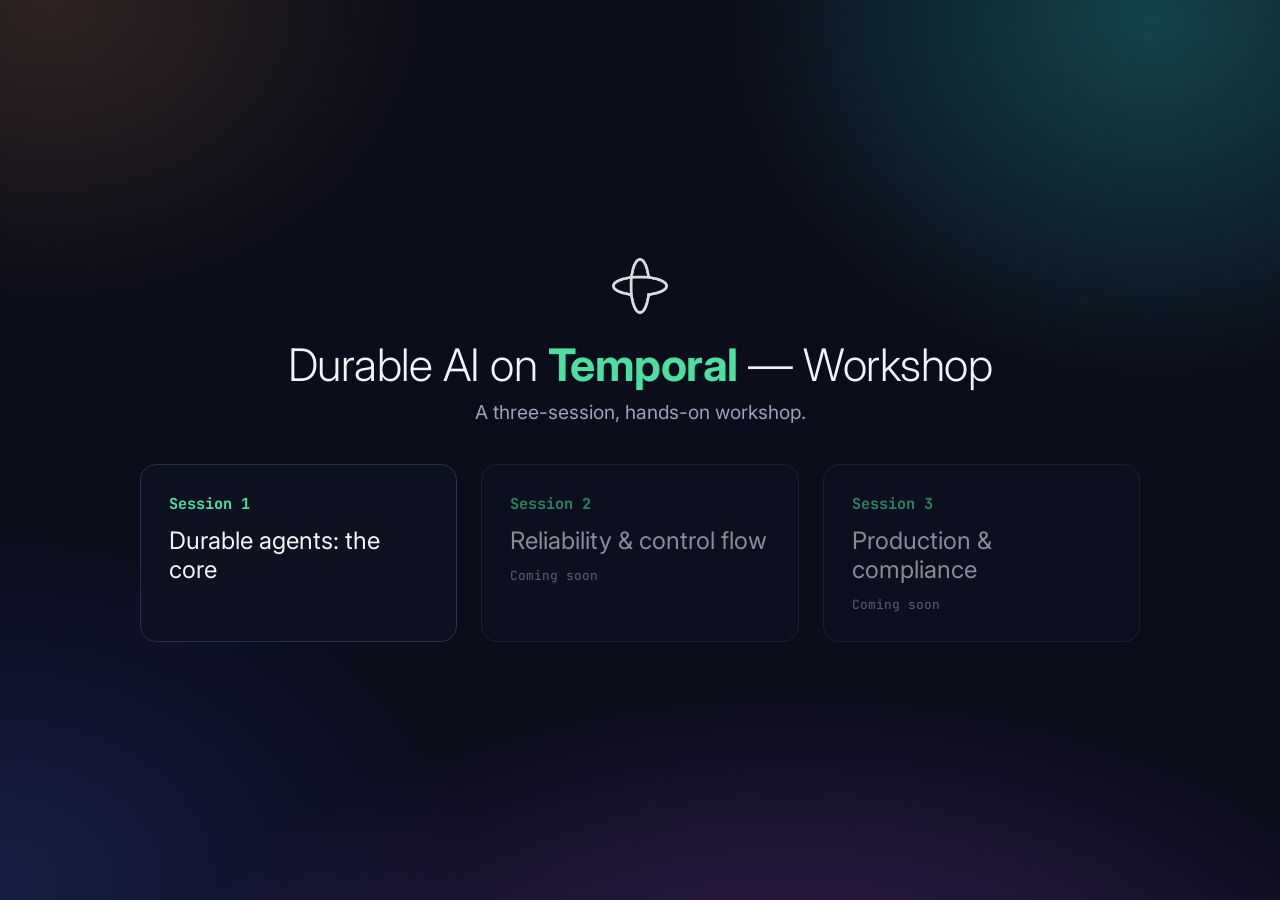
==== slides/index.html @ 66781fc2 "Add Session 1 workshop slide deck A reveal.js deck under slides/ for Session 1 ("Durable agents: the" ====
<!DOCTYPE html>
<html lang="en">
  <head>
    <meta charset="utf-8" />
    <meta name="viewport" content="width=device-width, initial-scale=1.0" />
    <title>Durable AI on Temporal — Workshop</title>

    <!-- Reuse the deck theme for a consistent cosmic landing page. -->
    <link rel="stylesheet" href="assets/theme.css" />

    <!-- Google Fonts (see note in the session shells about vendoring). -->
    <link rel="preconnect" href="https://fonts.googleapis.com" />
    <link rel="preconnect" href="https://fonts.gstatic.com" crossorigin />
    <link
      rel="stylesheet"
      href="https://fonts.googleapis.com/css2?family=Inter:wght@300;400;500;600;700&family=JetBrains+Mono:wght@400;500;700&display=swap"
    />
  </head>
  <body class="landing">
    <img class="landing-logo" src="assets/temporal-mark.png" alt="Temporal" />
    <h1>Durable AI on <strong>Temporal</strong> — Workshop</h1>
    <p class="lede">A three-session, hands-on workshop.</p>

    <nav class="session-cards">
      <a class="session-card" href="session-1.html">
        <span class="num">Session 1</span>
        <h2>Durable agents: the core</h2>
      </a>
      <div class="session-card is-pending">
        <span class="num">Session 2</span>
        <h2>Reliability &amp; control flow</h2>
        <span class="soon">Coming soon</span>
      </div>
      <div class="session-card is-pending">
        <span class="num">Session 3</span>
        <h2>Production &amp; compliance</h2>
        <span class="soon">Coming soon</span>
      </div>
    </nav>
  </body>
</html>
---- slides/assets/theme.css ----
/*
 * Temporal reveal.js theme — the entire visual design system for the
 * workshop decks. All colours are CSS custom properties on :root so the
 * palette can be swapped in one place. No build step: this file is loaded
 * directly by every HTML shell after reveal.css.
 *
 * Fonts (Inter, JetBrains Mono) are pulled from Google Fonts in the HTML
 * shells. For fully offline use, vendor the .woff2 files under assets/ and
 * replace the <link> tags with local @font-face declarations.
 */

/* ── Palette ─────────────────────────────────────────────────────────── */
:root {
  --t-bg:        #0b0d1a; /* base near-black navy */
  --t-bg-2:      #0e1120; /* card/panel darker */
  --t-surface:   #151a2e; /* raised surface */
  --t-border:    #2a3050; /* subtle borders */
  --t-text:      #f3f4fa; /* primary text (near-white) */
  --t-muted:     #9aa2bd; /* muted/subtitle gray */

  --t-green:     #4ce0a0; /* PRIMARY accent — mint green */
  --t-teal:      #2dd4bf; /* Temporal orchestration */
  --t-blue:      #3b82f6; /* client / API */
  --t-amber:     #f59e0b; /* activities */
  --t-red:       #f87171; /* streaming / failures */
  --t-magenta:   #c026d3; /* durable-tool / external */
  --t-indigo:    #6366f1; /* card accents / human */
  --t-llm:       #b8b84a; /* LLM node olive */

  --t-font-sans: "Inter", system-ui, -apple-system, sans-serif;
  --t-font-mono: "JetBrains Mono", ui-monospace, monospace;
}

/* ── Global surface ──────────────────────────────────────────────────── */
/*
 * Cosmic backdrop — a soft aurora of radial glows over the base navy,
 * mirroring the Temporal brand deck: teal top-right, warm amber top-left,
 * magenta/purple bloom along the bottom, blue bottom-left. It lives on
 * .reveal itself (not .reveal-viewport) because .reveal paints an opaque
 * layer on top of the viewport — putting the gradient there would hide it.
 * Kept moderate so slide content stays perfectly readable.
 */
.reveal {
  font-family: var(--t-font-sans);
  color: var(--t-text);
  background:
    radial-gradient(48% 58% at 90% 2%, rgba(45, 212, 191, 0.28), transparent 70%),
    radial-gradient(42% 48% at 4% 0%, rgba(242, 150, 70, 0.16), transparent 72%),
    radial-gradient(75% 62% at 62% 118%, rgba(150, 70, 205, 0.32), transparent 68%),
    radial-gradient(52% 56% at 0% 98%, rgba(60, 90, 210, 0.22), transparent 72%),
    var(--t-bg);
}

/* Base navy under everything (and behind any slide-background layer). */
.reveal-viewport {
  background: var(--t-bg);
}

/* Content is top-aligned by default because Reveal runs with center:false. */
.reveal .slides section {
  top: 0;
  height: 100%;
  padding: 48px 64px;
  box-sizing: border-box;
  text-align: left;
  font-size: 1.6rem;
  line-height: 1.5;
}

/* ── Headings ────────────────────────────────────────────────────────── */
.reveal h1,
.reveal h2,
.reveal h3,
.reveal h4,
.reveal h5,
.reveal h6 {
  font-family: var(--t-font-sans);
  color: var(--t-text);
  font-weight: 300; /* light — the deck's large thin titles */
  letter-spacing: -0.5px;
  text-transform: none; /* reveal uppercases headings by default; undo it */
  line-height: 1.15;
  margin: 0 0 0.5em;
}

.reveal h1 { font-size: 2.8rem; }
.reveal h2 { font-size: 2.2rem; }
.reveal h3 { font-size: 1.7rem; }

/* The deck's signature bold-green keyword inside a heading. */
.reveal h1 strong,
.reveal h2 strong,
.reveal h3 strong,
.reveal h4 strong {
  color: var(--t-green);
  font-weight: 700;
}

/* ── Inline emphasis & links ─────────────────────────────────────────── */
.reveal .hl,
.reveal strong.hl {
  color: var(--t-green);
  font-weight: 700;
}

.reveal a {
  color: var(--t-teal);
  text-decoration: none;
}
.reveal a:hover {
  text-decoration: underline;
}

/* ── Code ────────────────────────────────────────────────────────────── */
.reveal code,
.reveal pre {
  font-family: var(--t-font-mono);
}

.reveal code {
  background: var(--t-bg-2);
  border: 1px solid var(--t-border);
  border-radius: 6px;
  padding: 0.1em 0.4em;
  font-size: 0.85em;
}

.reveal pre {
  width: 100%;
  box-shadow: none;
}

.reveal pre code {
  background: var(--t-bg-2);
  border: 1px solid var(--t-border);
  border-radius: 8px;
  padding: 16px 20px;
  font-size: 0.7em;
  line-height: 1.5;
}

/* ── Persistent furniture ────────────────────────────────────────────── */
.reveal .deck-logo {
  /* Square Temporal mark; equal height and width. */
  position: fixed;
  bottom: 22px;
  left: 26px;
  height: 38px;
  width: 38px;
  opacity: 0.85;
  z-index: 40;
  border: none;
  background: none;
  box-shadow: none;
  margin: 0;
}

/* Built-in slide number, restyled: plain muted mono, no box. */
.reveal .slide-number {
  right: 24px;
  bottom: 20px;
  left: auto;
  top: auto;
  background: none;
  color: var(--t-muted);
  font-family: var(--t-font-mono);
  font-size: 0.75rem;
}

/* ── Kicker (eyebrow label) ──────────────────────────────────────────── */
.reveal .kicker {
  display: inline-block;
  text-transform: uppercase;
  letter-spacing: 2px;
  font-size: 0.8rem;
  font-weight: 600;
  color: var(--t-muted);
  margin-bottom: 0.6em;
}
.reveal .kicker--green   { color: var(--t-green); }
.reveal .kicker--teal    { color: var(--t-teal); }
.reveal .kicker--blue    { color: var(--t-blue); }
.reveal .kicker--amber   { color: var(--t-amber); }
.reveal .kicker--magenta { color: var(--t-magenta); }

/* ── Layout helpers ──────────────────────────────────────────────────── */
.reveal .cols {
  display: flex;
  gap: 40px;
  align-items: flex-start;
}
.reveal .cols > * {
  flex: 1;
}

/* Card grid + cards. */
.reveal .cards {
  display: grid;
  grid-template-columns: repeat(auto-fit, minmax(240px, 1fr));
  gap: 20px;
  margin-top: 12px;
}
.reveal .card {
  background: var(--t-bg-2);
  border: 1px solid var(--t-border);
  border-radius: 14px;
  padding: 22px 24px;
  font-size: 1.1rem;
}
.reveal .card--accent {
  border-color: var(--t-indigo);
}
.reveal .card--accent .eyebrow,
.reveal .card--accent .num {
  color: var(--t-green);
  font-weight: 700;
}

/* Pill badges (chips). */
.reveal .chips {
  display: flex;
  flex-wrap: wrap;
  gap: 10px;
  margin-top: 12px;
}
.reveal .chip {
  display: inline-block;
  padding: 4px 12px;
  border-radius: 999px;
  border: 1px solid var(--t-border);
  background: var(--t-bg-2);
  color: var(--t-muted);
  font-size: 0.9rem;
  font-family: var(--t-font-mono);
}
.reveal .chip.on {
  color: var(--t-green);
  border-color: var(--t-green);
}
.reveal .chip.off {
  color: var(--t-muted);
  border-color: var(--t-border);
  opacity: 0.7;
}

/* ══════════════════════════════════════════════════════════════════════
 * Per-slide-type layouts.
 * Applied in markdown via <!-- .slide: class="type-xxx" -->.
 * ════════════════════════════════════════════════════════════════════ */

/* Title slide — centered vertically, left-aligned, thin huge title. */
.reveal .type-title {
  display: flex;
  flex-direction: column;
  justify-content: center;
  height: 100%;
}
/* Prominent brand mark on the cover; the corner furniture is hidden here. */
.reveal .type-title .title-mark {
  height: 64px;
  width: 64px;
  opacity: 0.95;
  margin-bottom: 28px;
  border: none;
  background: none;
  box-shadow: none;
}
.reveal-viewport.cover .deck-logo {
  display: none;
}
.reveal .type-title h1 {
  font-size: 3.4rem;
  font-weight: 300;
  margin-bottom: 0.3em;
}
.reveal .type-title .subtitle {
  color: var(--t-muted);
  font-size: 1.6rem;
}

/* Section divider — big centered title with a green kicker above. */
.reveal .type-section {
  display: flex;
  flex-direction: column;
  justify-content: center;
  align-items: center;
  text-align: center;
  height: 100%;
}
.reveal .type-section h2 {
  font-size: 3rem;
}

/* (A) Objectives — "by the end you'll be able to…" list. */
.reveal .type-objectives ul {
  list-style: none;
  margin: 0.4em 0 0;
  padding: 0;
}
.reveal .type-objectives li {
  position: relative;
  padding-left: 1.6em;
  margin: 0; /* spacing handled by the ul's flex gap */
  font-size: 1.5rem;
}
.reveal .type-objectives li::before {
  content: "\25BA"; /* ► */
  position: absolute;
  left: 0;
  color: var(--t-green);
}

/* (B) Recap — two columns + chips. */
.reveal .type-recap h3 {
  color: var(--t-muted);
  font-size: 1.2rem;
  text-transform: uppercase;
  letter-spacing: 1px;
}

/* (C) Framing — title anchored top; the 3-sentence body centres beneath it. */
.reveal .type-framing {
  display: flex;
  flex-direction: column;
  justify-content: flex-start;
  height: 100%;
}
.reveal .type-framing .kicker {
  color: var(--t-green);
}
.reveal .type-framing h2 {
  font-size: 2.6rem;
  margin-bottom: 0.8em;
}
.reveal .framing > div {
  margin: 0.5em 0;
  font-size: 1.5rem;
  line-height: 1.5;
}
.reveal .framing .problem {
  color: var(--t-text);
}
.reveal .framing .concept {
  color: var(--t-muted);
}
.reveal .framing .concept .hl {
  color: var(--t-green);
}
.reveal .framing .observe {
  color: var(--t-muted);
  font-style: italic;
}

/* (D) Diagram — kicker, underlined title, centered mermaid, caption/legend. */
.reveal .type-diagram {
  display: flex;
  flex-direction: column;
  height: 100%;
}
.reveal .type-diagram .kicker {
  color: var(--t-green);
}
.reveal .type-diagram h2 {
  font-size: 2rem;
  margin-bottom: 0.15em;
}
.reveal .type-diagram .mermaid {
  flex: 1;
  display: flex;
  align-items: center;
  justify-content: center;
  min-height: 0;
}
.reveal .type-diagram .mermaid svg {
  max-height: 100%;
}
.reveal .diagram-caption {
  width: 100%;
  box-sizing: border-box;
  background: var(--t-bg-2);
  border: 1px solid var(--t-border);
  border-radius: 12px;
  padding: 12px 18px;
  color: var(--t-muted);
  font-size: 1rem;
  margin-top: 12px;
}

/* Legend row of colored chips. */
.reveal .legend {
  display: flex;
  flex-wrap: wrap;
  gap: 16px;
  margin-top: 12px;
  font-size: 0.95rem;
  color: var(--t-muted);
}
.reveal .legend-item {
  display: inline-flex;
  align-items: center;
  gap: 8px;
}
.reveal .legend-item::before {
  content: "";
  width: 14px;
  height: 14px;
  border-radius: 3px;
  background: var(--chip, var(--t-border));
}
/* Legend chip colour helpers — match the mermaid classDef palette. */
.reveal .legend-item.c-client   { --chip: var(--t-blue); }
.reveal .legend-item.c-temporal { --chip: var(--t-teal); }
.reveal .legend-item.c-activity { --chip: var(--t-amber); }
.reveal .legend-item.c-stream   { --chip: var(--t-red); }
.reveal .legend-item.c-store    { --chip: var(--t-green); }
.reveal .legend-item.c-external { --chip: var(--t-magenta); }
.reveal .legend-item.c-llm      { --chip: var(--t-llm); }
.reveal .legend-item.c-human    { --chip: var(--t-indigo); }

/* (E) Hands-on cue — title anchored top (consistent with content slides);
 * the command card + predict prompt centre in the body beneath it. */
.reveal .type-handson {
  display: flex;
  flex-direction: column;
  justify-content: flex-start;
  height: 100%;
}
.reveal .type-handson > .body {
  flex: 1;
  display: flex;
  flex-direction: column;
  justify-content: flex-start;
  align-items: center;
  text-align: center;
  min-height: 0;
  padding-top: 1.2em;
  gap: 1.6rem; /* even spacing between the command card and the predict prompt */
}
.reveal .cmd {
  background: var(--t-bg-2);
  border: 1px solid var(--t-green);
  border-radius: 12px;
  box-shadow: 0 0 24px rgba(76, 224, 160, 0.18); /* green glow */
  padding: 22px 30px;
  font-family: var(--t-font-mono);
  font-size: 1.2rem;
  line-height: 1.7;
  color: var(--t-text);
  text-align: left;
  /* A terminal block spans the full content width (like a real terminal
     window); commands stay left-aligned inside. */
  width: 100%;
  align-self: stretch;
  margin: 0;
}
/* Shell prompt marker: a green "$" before each entered command line
 * (comments and continuation lines carry none). */
.reveal .cmd .prompt {
  color: var(--t-green);
  user-select: none;
}
.reveal .predict {
  color: var(--t-muted);
  font-style: italic;
  font-size: 1.2rem;
  margin: 0;
}

/* (F) Checkpoint — "what we just saw" checklist + tie-back line. */
.reveal .type-checkpoint .check {
  list-style: none;
  margin: 0.4em 0;
  padding: 0;
}
.reveal .type-checkpoint .check li {
  position: relative;
  padding-left: 1.6em;
  margin: 0; /* spacing handled by the check list's flex gap */
  font-size: 1.4rem;
}
.reveal .type-checkpoint .check li::before {
  content: "\2713"; /* ✓ */
  position: absolute;
  left: 0;
  color: var(--t-green);
  font-weight: 700;
}
.reveal .type-checkpoint .tieback {
  color: var(--t-muted);
  font-size: 1.1rem;
  margin-top: 1.2em;
}

/* (G) Bridge — teaser of the next session. */
.reveal .type-bridge {
  display: flex;
  flex-direction: column;
  justify-content: center;
  align-items: center;
  text-align: center;
  height: 100%;
}
.reveal .type-bridge h2 {
  font-size: 2.6rem;
  font-weight: 300;
  margin: 0 0 0.7em;
}
.reveal .type-bridge .teaser {
  color: var(--t-muted);
  font-size: 1.35rem;
  line-height: 1.6;
  text-align: center;
  max-width: 60%;
  margin: 0;
}

/* ══════════════════════════════════════════════════════════════════════
 * Landing page (index.html) — reuses the theme outside a reveal deck.
 * ════════════════════════════════════════════════════════════════════ */
body.landing {
  margin: 0;
  min-height: 100vh;
  font-family: var(--t-font-sans);
  color: var(--t-text);
  background:
    radial-gradient(48% 58% at 90% 2%, rgba(45, 212, 191, 0.28), transparent 70%),
    radial-gradient(42% 48% at 4% 0%, rgba(242, 150, 70, 0.16), transparent 72%),
    radial-gradient(75% 62% at 62% 118%, rgba(150, 70, 205, 0.32), transparent 68%),
    radial-gradient(52% 56% at 0% 98%, rgba(60, 90, 210, 0.22), transparent 72%),
    var(--t-bg);
  display: flex;
  flex-direction: column;
  align-items: center;
  justify-content: center;
  padding: 48px 24px;
  box-sizing: border-box;
}
body.landing .landing-logo {
  /* Square Temporal mark; equal height and width. */
  height: 56px;
  width: 56px;
  opacity: 0.9;
  margin-bottom: 24px;
}
body.landing h1 {
  font-weight: 300;
  letter-spacing: -0.5px;
  font-size: 2.8rem;
  text-align: center;
  margin: 0 0 8px;
}
body.landing h1 strong {
  color: var(--t-green);
  font-weight: 700;
}
body.landing .lede {
  color: var(--t-muted);
  font-size: 1.2rem;
  margin: 0 0 40px;
}
body.landing .session-cards {
  display: grid;
  grid-template-columns: repeat(auto-fit, minmax(260px, 1fr));
  gap: 24px;
  width: 100%;
  max-width: 1000px;
}
body.landing .session-card {
  display: block;
  background: var(--t-bg-2);
  border: 1px solid var(--t-border);
  border-radius: 16px;
  padding: 28px;
  text-decoration: none;
  color: var(--t-text);
  transition: border-color 0.2s, transform 0.2s;
}
body.landing .session-card:hover {
  border-color: var(--t-green);
  transform: translateY(-3px);
}
body.landing .session-card .num {
  font-family: var(--t-font-mono);
  color: var(--t-green);
  font-size: 0.95rem;
  font-weight: 700;
}
body.landing .session-card h2 {
  font-weight: 400;
  font-size: 1.5rem;
  margin: 12px 0 0;
}

/* ══════════════════════════════════════════════════════════════════════
 * Skill-scaffold compatibility.
 * The reveal.js skill scaffold loads reset.css and uses .section-divider
 * / .content / .footnote plus text utilities. These rules make our
 * Temporal theme work with that scaffold and with inline-HTML slides.
 * ════════════════════════════════════════════════════════════════════ */

/* reset.css strips bold (font: inherit) — restore it. */
.reveal strong,
.reveal b {
  font-weight: 700;
}

/* Section-divider slides (title breaks between steps): centered, thin. */
.reveal .slides section.section-divider {
  display: flex;
  flex-direction: column;
  justify-content: center;
  align-items: center;
  text-align: center;
  height: 100%;
}
.reveal .slides section.section-divider h1 {
  font-size: 3rem;
  font-weight: 300;
}
.reveal .slides section.section-divider .kicker {
  color: var(--t-green);
}
.reveal .slides section.section-divider .teaser {
  color: var(--t-muted);
  font-size: 1.4rem;
  margin-top: 0.4em;
}

/* Optional .content wrapper (fills remaining vertical space). */
.reveal .slides section > .content {
  flex: 1;
  display: flex;
  flex-direction: column;
  min-height: 0;
}

/* Footnote / source line pinned to the bottom of a slide. */
.reveal .slides section > .footnote {
  position: absolute;
  bottom: 16px;
  left: 64px;
  right: 64px;
  font-size: 0.8rem;
  color: var(--t-muted);
}

/* A concept card with an icon-ish eyebrow + body (motivation, overview). */
.reveal .card .eyebrow {
  display: block;
  font-family: var(--t-font-mono);
  font-size: 0.85rem;
  color: var(--t-green);
  margin-bottom: 0.4em;
}
.reveal .card p {
  font-size: 1.05rem;
  color: var(--t-muted);
  margin: 0;
}

/* Text utilities (parity with the skill base). */
.reveal .text-lg { font-size: 1.8rem; }
.reveal .text-xl { font-size: 2rem; }
.reveal .text-muted { color: var(--t-muted); }
.reveal .text-center { text-align: center; }

/* ══════════════════════════════════════════════════════════════════════
 * Space optimisation.
 * Content-light slides vertically centre their block so the content sits in
 * the optical middle instead of hugging the top with dead space below —
 * matching the brand deck's balance.
 * ════════════════════════════════════════════════════════════════════ */
/*
 * Working content slides: the title (kicker + h2) stays anchored at the top —
 * the same Y as diagram slides, so the title never jumps between slides — and
 * the body fills and vertically centres in the space beneath it.
 */
.reveal .type-objectives,
.reveal .type-checkpoint,
.reveal .type-content {
  display: flex;
  flex-direction: column;
  justify-content: flex-start;
  height: 100%;
}
.reveal .type-objectives > .body,
.reveal .type-checkpoint > .body,
.reveal .type-content > .body,
.reveal .type-framing > .body {
  flex: 1;
  display: flex;
  flex-direction: column;
  justify-content: center;
  min-height: 0;
}

/*
 * Distribute list / sentence items across the body so the vertical space
 * reads evenly, instead of a short block floating in the middle with a large
 * void above and below. The inner list becomes the flex distributor.
 */
/* Framing: distribute the 3 sentences evenly across the body. */
.reveal .type-framing > .body {
  justify-content: stretch;
}
.reveal .type-framing .framing {
  flex: 1;
  display: flex;
  flex-direction: column;
  justify-content: space-evenly;
  margin: 0;
}

/* Objectives: comfortable fixed spacing, anchored just under the title —
 * not spread edge-to-edge (that reads too airy for short bullets). */
.reveal .type-objectives > .body,
.reveal .type-checkpoint > .body {
  justify-content: flex-start;
  padding-top: 0.6em;
}
.reveal .type-objectives ul,
.reveal .type-checkpoint .check {
  display: flex;
  flex-direction: column;
  gap: 1.6rem;
  margin: 0;
}
/* Keep the tie-back line pinned to the bottom of the checkpoint body. */
.reveal .type-checkpoint .tieback {
  margin-top: auto;
}

/* Card slides (motivation, overview): anchor the card row just under the
 * title rather than floating it in the vertical middle. */
.reveal .type-content > .body {
  justify-content: flex-start;
  padding-top: 0.6em;
}

/* Cards breathe more and fill the width on centred content slides. */
.reveal .type-content .cards {
  margin-top: 24px;
  gap: 24px;
}
.reveal .type-content .card {
  padding: 26px 28px;
}

/* Diagram slides: the title stays at the top, the diagram grows to fill,
 * legend + caption pin to the bottom — no wasted vertical band. */
.reveal .type-diagram {
  justify-content: flex-start;
}
.reveal .type-diagram .mermaid {
  flex: 1 1 auto;
  width: 100%;
}
.reveal .type-diagram .mermaid svg {
  max-width: 100%;
  max-height: 100%;
}

/* Edge labels must not paint an opaque box over the connector line. Force the
 * label background transparent (mermaid's themeVariable renders it black here)
 * and give the text a subtle dark halo so it stays legible over the line. */
.reveal .mermaid .edgeLabel,
.reveal .mermaid .edgeLabel p,
.reveal .mermaid .edgeLabel .label,
.reveal .mermaid .edgeLabel foreignObject div,
.reveal .mermaid .edgeLabels .edgeLabel rect,
.reveal .mermaid .edgeLabel rect {
  background: transparent !important;
  background-color: transparent !important;
  fill: transparent !important;
}
.reveal .mermaid .edgeLabel,
.reveal .mermaid .edgeLabel p,
.reveal .mermaid .edgeLabel span {
  text-shadow:
    0 0 4px var(--t-bg),
    0 0 4px var(--t-bg),
    0 0 6px var(--t-bg);
}

/* Landing: sessions not yet built are shown muted and non-interactive. */
body.landing .session-card.is-pending {
  opacity: 0.55;
  cursor: default;
}
body.landing .session-card.is-pending:hover {
  border-color: var(--t-border);
  transform: none;
}
body.landing .session-card .soon {
  display: inline-block;
  margin-top: 12px;
  font-family: var(--t-font-mono);
  font-size: 0.8rem;
  color: var(--t-muted);
}

/* ══════════════════════════════════════════════════════════════════════
 * Layout activation.
 * Reveal sets the active slide to `display: block` with high specificity,
 * which would defeat our per-type flex layouts. Force flex so the vertical
 * alignment (centering, title-top diagrams) actually takes effect on the
 * shown slide. Each type keeps its own justify-content from the rules above.
 * ════════════════════════════════════════════════════════════════════ */
.reveal .slides section.type-title,
.reveal .slides section.type-section,
.reveal .slides section.section-divider,
.reveal .slides section.type-objectives,
.reveal .slides section.type-framing,
.reveal .slides section.type-handson,
.reveal .slides section.type-checkpoint,
.reveal .slides section.type-bridge,
.reveal .slides section.type-content,
.reveal .slides section.type-diagram {
  display: flex !important;
  flex-direction: column;
}
.reveal .slides section.type-diagram {
  justify-content: flex-start;
}
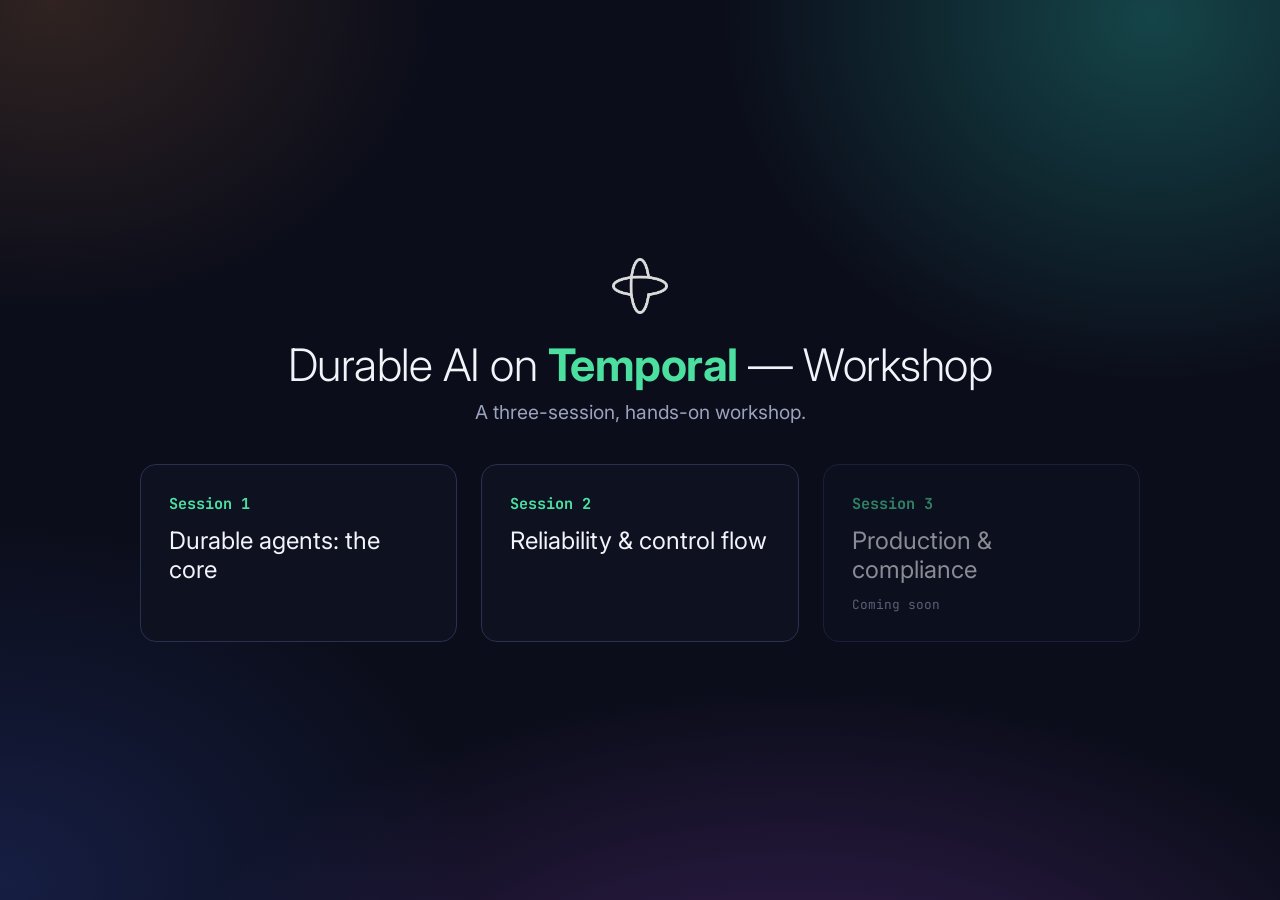
==== commit 144f775d: "Add Session 2 workshop slide deck Build slides/session-2.html (23 slides) covering guide steps 04-08" ====
--- a/slides/index.html
+++ b/slides/index.html
@@ -26,11 +26,10 @@
         <span class="num">Session 1</span>
         <h2>Durable agents: the core</h2>
       </a>
-      <div class="session-card is-pending">
+      <a class="session-card" href="session-2.html">
         <span class="num">Session 2</span>
         <h2>Reliability &amp; control flow</h2>
-        <span class="soon">Coming soon</span>
-      </div>
+      </a>
       <div class="session-card is-pending">
         <span class="num">Session 3</span>
         <h2>Production &amp; compliance</h2>
--- a/slides/assets/theme.css
+++ b/slides/assets/theme.css
@@ -448,10 +448,16 @@
   color: var(--t-text);
   text-align: left;
   /* A terminal block spans the full content width (like a real terminal
-     window); commands stay left-aligned inside. */
+     window); commands stay left-aligned inside. pre-wrap preserves the
+     spacing in captured output (e.g. the aligned URL banner). */
   width: 100%;
   align-self: stretch;
+  white-space: pre-wrap;
   margin: 0;
+}
+/* Captured program output, muted to set it apart from typed commands. */
+.reveal .cmd .out {
+  color: var(--t-muted);
 }
 /* Shell prompt marker: a green "$" before each entered command line
  * (comments and continuation lines carry none). */
@@ -464,6 +470,62 @@
   font-style: italic;
   font-size: 1.2rem;
   margin: 0;
+}
+
+/* (H) Code — a dedicated pseudo-code slide: title anchored top, a single
+ * short snippet centred beneath it, optional caption below. This is the ONE
+ * place the decks show code; it is deliberately styled as a NEUTRAL bordered
+ * panel (not the green-glow terminal `.cmd`) so "code you read in the guide"
+ * never looks like "commands you type". The signature API call is wrapped in
+ * `.hl` (mint green) to draw the eye to the one line that matters. */
+.reveal .type-code {
+  display: flex;
+  flex-direction: column;
+  justify-content: flex-start;
+  height: 100%;
+}
+.reveal .type-code .kicker {
+  color: var(--t-green);
+}
+.reveal .type-code h2 {
+  font-size: 2rem;
+  margin-bottom: 0.15em;
+}
+/* The snippet centres in the space above a bottom-pinned caption — mirroring
+ * the diagram slides, where the caption is a direct child of the section (not
+ * inside .body) so it sits at the bottom while the .body grows to fill. */
+.reveal .type-code > .body {
+  flex: 1;
+  display: flex;
+  flex-direction: column;
+  justify-content: center;
+  align-items: center;
+  min-height: 0;
+}
+.reveal .type-code pre {
+  margin: 0;
+  width: auto;
+  max-width: 100%;
+}
+.reveal .type-code pre code {
+  display: block;
+  font-size: 1.15rem;
+  line-height: 1.6;
+  padding: 22px 30px;
+  border-radius: 12px;
+}
+/* The one signature line stands out in mint green. */
+.reveal .type-code pre code .hl {
+  color: var(--t-green);
+  font-weight: 500;
+}
+/* A dimmed inline comment inside a snippet. */
+.reveal .type-code pre code .c {
+  color: var(--t-muted);
+}
+/* Caption reuses the diagram caption card, pinned to the bottom of the slide. */
+.reveal .type-code .diagram-caption {
+  margin-top: 12px;
 }
 
 /* (F) Checkpoint — "what we just saw" checklist + tie-back line. */
@@ -815,6 +877,7 @@
 .reveal .slides section.type-checkpoint,
 .reveal .slides section.type-bridge,
 .reveal .slides section.type-content,
+.reveal .slides section.type-code,
 .reveal .slides section.type-diagram {
   display: flex !important;
   flex-direction: column;
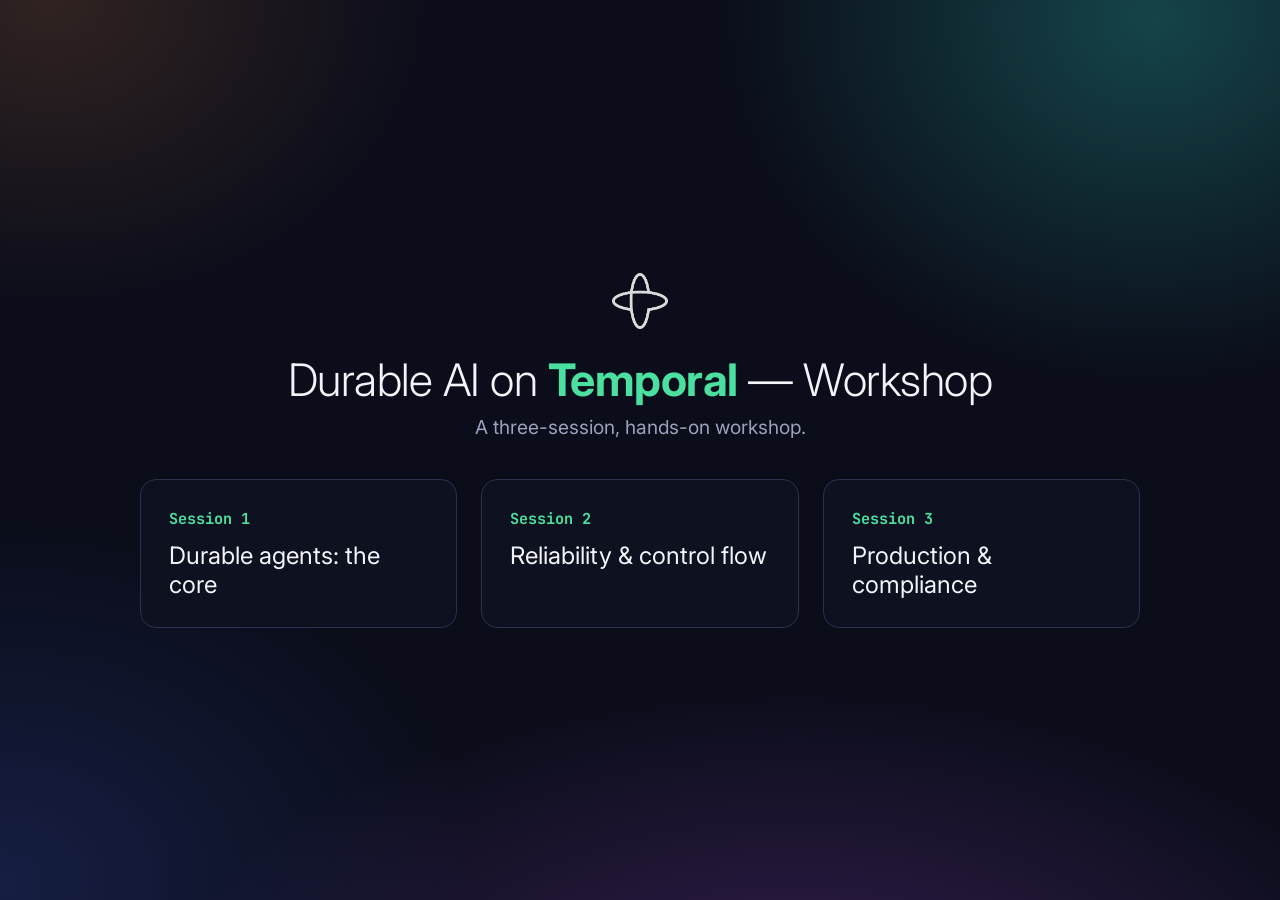
==== commit 4bb995c8: "Add Session 3 deck and link all three sessions Build slides/session-3.html (Production & compliance," ====
--- a/slides/index.html
+++ b/slides/index.html
@@ -30,11 +30,10 @@
         <span class="num">Session 2</span>
         <h2>Reliability &amp; control flow</h2>
       </a>
-      <div class="session-card is-pending">
+      <a class="session-card" href="session-3.html">
         <span class="num">Session 3</span>
         <h2>Production &amp; compliance</h2>
-        <span class="soon">Coming soon</span>
-      </div>
+      </a>
     </nav>
   </body>
 </html>
--- a/slides/assets/theme.css
+++ b/slides/assets/theme.css
@@ -429,12 +429,10 @@
   flex: 1;
   display: flex;
   flex-direction: column;
-  justify-content: flex-start;
+  justify-content: center;
   align-items: center;
   text-align: center;
   min-height: 0;
-  padding-top: 1.2em;
-  gap: 1.6rem; /* even spacing between the command card and the predict prompt */
 }
 .reveal .cmd {
   background: var(--t-bg-2);
@@ -471,6 +469,13 @@
   font-size: 1.2rem;
   margin: 0;
 }
+/* Predict prompt is a bottom-pinned note (a direct child of the slide, a
+ * sibling of .body) — exactly like the code/diagram caption. The .body above
+ * it (flex:1) centres the terminal block in the space above the note. */
+.reveal .type-handson > .predict {
+  text-align: center;
+  margin-top: 12px;
+}
 
 /* (H) Code — a dedicated pseudo-code slide: title anchored top, a single
  * short snippet centred beneath it, optional caption below. This is the ONE
@@ -574,6 +579,23 @@
   text-align: center;
   max-width: 60%;
   margin: 0;
+}
+/* Pill link to the next session's deck, echoing the landing-page cards. */
+.reveal .type-bridge .deck-next {
+  margin-top: 2.2rem;
+  display: inline-block;
+  padding: 12px 26px;
+  border: 1px solid var(--t-border);
+  border-radius: 999px;
+  color: var(--t-green);
+  font-family: var(--t-font-mono);
+  font-size: 1.05rem;
+  transition: border-color 0.2s, transform 0.2s;
+}
+.reveal .type-bridge .deck-next:hover {
+  border-color: var(--t-green);
+  transform: translateY(-2px);
+  text-decoration: none;
 }
 
 /* ══════════════════════════════════════════════════════════════════════
@@ -792,20 +814,36 @@
   margin-top: auto;
 }
 
-/* Card slides (motivation, overview): anchor the card row just under the
- * title rather than floating it in the vertical middle. */
+/* Card slides (motivation, overview, recap): centre the card row in the space
+ * beneath the title so the whitespace is balanced above and below it, instead
+ * of the row hugging the top with a large void underneath. */
 .reveal .type-content > .body {
-  justify-content: flex-start;
-  padding-top: 0.6em;
-}
-
-/* Cards breathe more and fill the width on centred content slides. */
+  justify-content: center;
+}
+
+/* Augmented card layout: the card row grows to fill the space beneath the
+ * title, and each card carries a larger heading and body text so it reads as a
+ * substantial block rather than a small label floating in a big void. */
 .reveal .type-content .cards {
-  margin-top: 24px;
-  gap: 24px;
+  flex: 1;                 /* fill the vertical space beneath the title */
+  align-content: stretch;  /* stretch the single grid row to full height */
+  margin-top: 28px;
+  gap: 28px;
 }
 .reveal .type-content .card {
-  padding: 26px 28px;
+  display: flex;
+  flex-direction: column;
+  justify-content: flex-start;  /* content sits at the top of the card */
+  padding: 40px 36px;
+}
+.reveal .type-content .card .eyebrow {
+  font-size: 1.2rem;       /* larger card title */
+  text-align: center;      /* centred heading, anchored at the top */
+  margin-bottom: 0.8em;
+}
+.reveal .type-content .card p {
+  font-size: 1.35rem;      /* larger card body */
+  line-height: 1.55;
 }
 
 /* Diagram slides: the title stays at the top, the diagram grows to fill,
